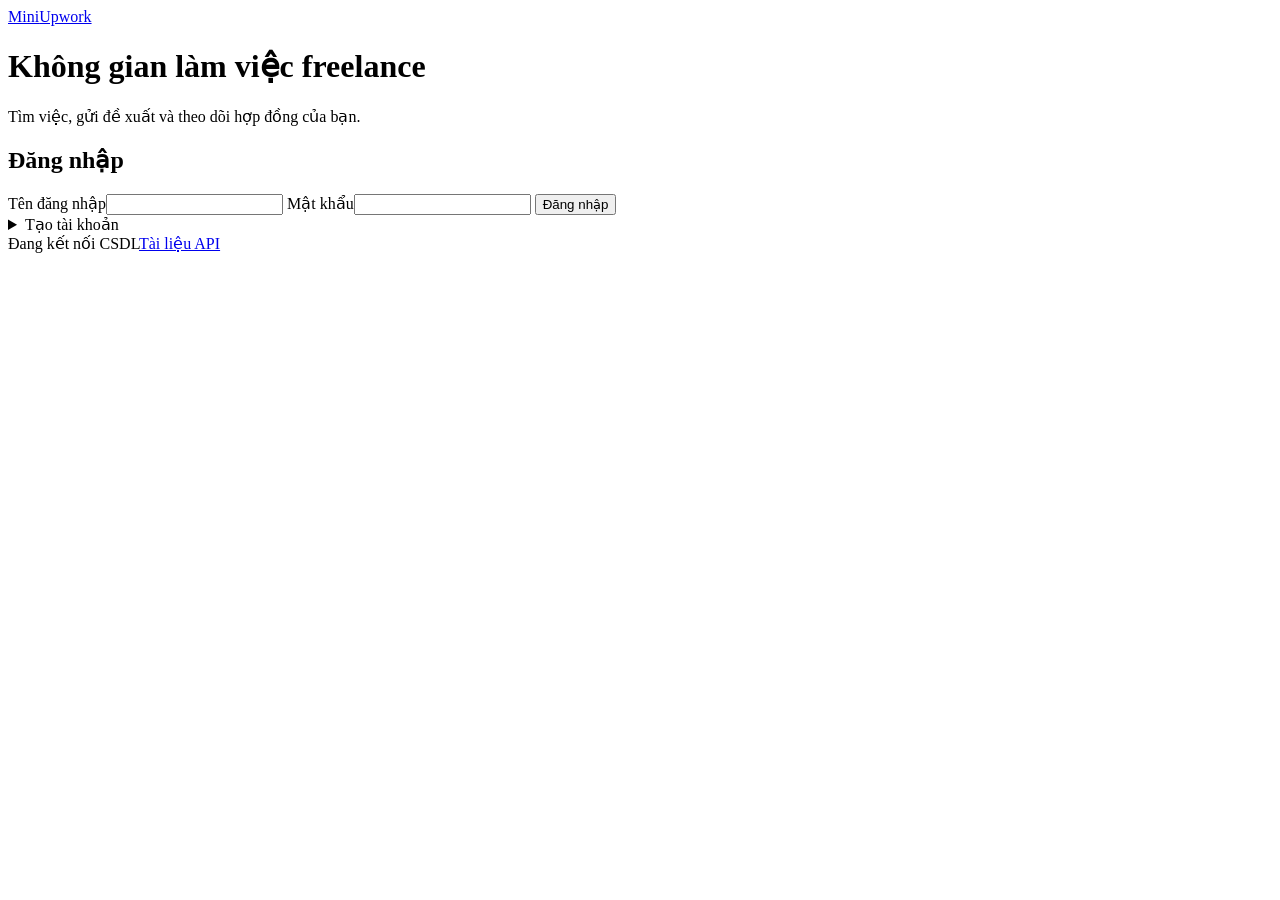
==== index.html @ 601fe0bf "Add files via upload" ====
<!doctype html>
<html lang="vi">
<head>
  <meta charset="utf-8">
  <meta name="viewport" content="width=device-width, initial-scale=1">
  <meta name="theme-color" content="#f7f8f4">
  <title>Tìm việc · Mini-Upwork</title>
  <link rel="stylesheet" href="/ui/style.css?v=5">
  <script src="/ui/app.js?v=5" defer></script>
  <script src="/ui/manage.js?v=5" defer></script>
</head>
<body>
  <header class="topbar">
    <div class="shell topbar-inner">
      <a href="/" class="brand"><span class="brand-mark" aria-hidden="true"><i></i><i></i><i></i></span>Mini<span class="brand-accent">Upwork</span></a>
      <nav aria-label="Điều hướng chính" class="navigation" id="navigation" hidden>
        <button type="button" id="work-nav" aria-current="page">Tìm việc</button>
        <button type="button" id="contract-nav">Hợp đồng</button>
        <button type="button" id="manage-nav">Quản lý</button>
      </nav>
      <div class="account-bar" id="account-bar" hidden>
        <span id="account-name"></span><button class="text-button" type="button" id="logout">Đăng xuất</button>
      </div>
    </div>
  </header>

  <main class="shell login" id="login-screen">
    <div class="login-cover"><h1>Không gian làm việc freelance</h1><p>Tìm việc, gửi đề xuất và theo dõi hợp đồng của bạn.</p><div class="hero-art" aria-hidden="true"><i></i><i></i><i></i><i></i></div></div>
    <form class="login-form" id="login-form">
      <h2>Đăng nhập</h2>
      <label>Tên đăng nhập<input name="username" id="username" autocomplete="username" maxlength="32" required></label>
      <label>Mật khẩu<input type="password" name="password" autocomplete="current-password" maxlength="128" required></label>
      <button type="submit" class="button button-green">Đăng nhập</button>
      <p id="login-message" class="notice" role="status" hidden></p>
    </form>
    <details id="registration" class="management-card registration">
      <summary>Tạo tài khoản</summary>
      <form id="register-form" class="work-form">
        <label>Tên đăng nhập<input name="username" pattern="[A-Za-z][A-Za-z0-9_]{2,31}" required></label>
        <label>Họ và tên<input name="full_name" maxlength="200" required></label>
        <label>Email<input name="email" type="email" maxlength="254" required></label>
        <label>Mật khẩu mới<input name="password" type="password" autocomplete="new-password" minlength="8" maxlength="128" required></label>
        <label>Vai trò<select name="role"><option value="FREELANCER">Freelancer</option><option value="CLIENT">Khách hàng</option><option value="BOTH">Cả hai</option></select></label>
        <label id="register-company" hidden>Công ty<input name="company_name" maxlength="200"></label>
        <label id="register-headline">Chuyên môn<input name="headline" maxlength="200" required></label>
        <label id="register-rate">Đơn giá (USD/giờ)<input name="hourly_rate" type="number" min="0.01" max="9999999999.99" step="0.01" required></label>
        <button type="submit" class="button button-green">Tạo tài khoản</button>
      </form>
      <p id="register-message" class="notice" role="status" hidden></p>
    </details>
  </main>

  <main class="shell" id="work-screen" hidden>
    <section class="hero" aria-labelledby="page-title">
      <div class="hero-content">
        <h1 id="page-title">Tìm việc freelance</h1>
        <form id="search-form" class="search" aria-label="Tìm công việc">
          <label class="keyword"><span class="visually-hidden">Từ khóa</span><span class="search-icon" aria-hidden="true"></span><input name="q" type="search" maxlength="200" placeholder="Tìm theo tên công việc hoặc mô tả"></label>
          <button type="submit" class="button button-lime">Tìm việc</button>
        </form>
      </div>
      <div class="hero-art" aria-hidden="true"><i></i><i></i><i></i><i></i></div>
    </section>

    <div class="marketplace">
      <aside class="filters" aria-labelledby="filters-title">
        <div class="filter-heading">
          <h2 id="filters-title">Bộ lọc</h2>
          <button class="filter-toggle button button-outline" type="button" id="toggle-filters" aria-expanded="false" aria-controls="filter-options">Bộ lọc</button>
          <button class="text-button" type="button" id="clear-filters" hidden>Xóa bộ lọc</button>
        </div>
        <div class="filter-options" id="filter-options" data-expanded="false">
          <label><span id="category-label">Danh mục</span><select name="category_id" id="category" form="search-form" aria-labelledby="category-label"><option value="">Tất cả danh mục</option></select></label>
          <label><span id="skill-label">Kỹ năng</span><select name="skill_id" id="skill" form="search-form" aria-labelledby="skill-label"><option value="">Tất cả kỹ năng</option></select></label>
          <label><span id="job-type-label">Loại công việc</span>
            <select id="job-type" name="job_type" form="search-form" aria-labelledby="job-type-label">
              <option value="">Tất cả loại</option>
              <option value="FIXED_PRICE">Trọn gói</option>
              <option value="HOURLY">Theo giờ</option>
            </select>
          </label>
          <div class="price-range" id="price-range" hidden>
            <label>Giá từ<input name="price_min" form="search-form" type="number" min="0" step="0.01" placeholder="USD"></label>
            <label>Đến<input name="price_max" form="search-form" type="number" min="0" step="0.01" placeholder="USD"></label>
          </div>
          <button type="submit" class="button button-outline" form="search-form">Áp dụng</button>
        </div>
      </aside>

      <section class="feed" aria-labelledby="results-title">
        <div class="feed-header">
          <div><h2 id="results-title">Công việc đang mở</h2><p id="result-count" role="status"></p></div>
          <span class="feed-sort" id="feed-sort" hidden>Mới nhất trước</span>
        </div>
        <ul class="active-filters" id="active-filters" aria-label="Bộ lọc đang áp dụng" hidden></ul>
        <p id="search-message" class="notice" role="status" hidden></p>
        <ul id="jobs" class="jobs" aria-label="Kết quả tìm kiếm"></ul>
        <nav class="pagination" aria-label="Trang kết quả" id="pagination" hidden>
          <button type="button" id="previous" class="button button-outline">Trước</button>
          <span id="page-label"></span>
          <button type="button" id="next" class="button button-outline">Tiếp</button>
        </nav>
      </section>
    </div>
  </main>

  <main class="shell contracts" id="contract-screen" hidden>
    <div class="contract-heading"><h1>Hợp đồng</h1><p id="contract-count" role="status"></p></div>
    <div class="contract-layout">
      <section class="contract-list" aria-label="Danh sách hợp đồng"><ul id="contract-items" class="jobs"></ul><p id="contract-list-message" class="notice" role="status" hidden></p></section>
      <section class="contract-detail" aria-labelledby="contract-title">
        <h2 id="contract-title">Chi tiết hợp đồng</h2>
        <p id="contract-message" class="notice" role="status" hidden></p>
        <div id="contract-content" hidden></div>
      </section>
    </div>
  </main>

  <main class="shell contracts" id="manage-screen" hidden>
    <div class="contract-heading"><h1>Quản lý công việc</h1></div>
    <p id="manage-message" class="notice" role="status" hidden></p>
    <section class="management-card" id="client-tools" hidden>
      <details><summary>Hồ sơ khách hàng</summary>
        <form id="client-profile" class="work-form">
          <label>Tên công ty<input name="company_name" maxlength="200" required></label>
          <label>Địa chỉ thanh toán<input name="billing_address" maxlength="255"></label>
          <label class="span-form">Giới thiệu công ty<textarea name="description" maxlength="10000"></textarea></label>
          <button type="submit" class="button button-outline">Lưu hồ sơ khách hàng</button>
        </form>
      </details>
      <h2>Tin tuyển dụng của bạn</h2>
      <details><summary>Thêm tin</summary>
        <form id="new-job" class="work-form">
          <label>Tiêu đề<input name="title" maxlength="200" required></label>
          <label>Danh mục<select name="category_id" required></select></label>
          <label>Loại việc<select name="job_type"><option value="FIXED_PRICE">Trọn gói</option><option value="HOURLY">Theo giờ</option></select></label>
          <label><span id="new-price-label">Ngân sách (USD)</span><input name="amount" type="number" min="0.01" max="9999999999.99" step="0.01" required></label>
          <label id="max-rate" hidden>Đơn giá tối đa (USD/giờ)<input name="max_rate" type="number" min="0.01" max="9999999999.99" step="0.01"></label>
          <div class="span-form" id="job-skills">
            <div class="job-skill-row">
              <label>Kỹ năng<select name="skill_id" required></select></label>
              <label>Mức yêu cầu<input name="required_level" type="number" min="1" max="5" value="3" required></label>
            </div>
          </div>
          <button type="button" id="add-job-skill" class="button button-outline">Thêm kỹ năng</button>
          <label class="span-form">Mô tả<textarea name="description" rows="3" maxlength="10000" required></textarea></label>
          <button type="submit" class="button button-green">Lưu bản nháp</button>
        </form>
      </details>
      <ul id="own-jobs" class="contract-items"></ul>
      <h3 id="applicants-title">Đề xuất cho tin</h3><ul id="applicants" class="contract-items"></ul>
    </section>
    <section class="management-card" id="freelancer-tools" hidden>
      <details><summary>Hồ sơ freelancer</summary>
        <form id="freelancer-profile" class="work-form">
          <label>Chức danh<input name="headline" maxlength="200" required></label>
          <label>Mức kinh nghiệm<select name="experience_level"><option value="">Chưa chọn</option><option value="ENTRY">Mới bắt đầu</option><option value="INTERMEDIATE">Có kinh nghiệm</option><option value="EXPERT">Chuyên gia</option></select></label>
          <label>Đơn giá (USD/giờ)<input name="default_hourly_rate" type="number" min="0.01" max="9999999999.99" step="0.01" required></label>
          <label>Khả năng nhận việc<select name="availability"><option value="AVAILABLE">Có thể nhận việc</option><option value="UNAVAILABLE">Chưa nhận việc</option></select></label>
          <label class="span-form">Giới thiệu<textarea name="overview" maxlength="10000"></textarea></label>
          <button type="submit" class="button button-outline">Lưu hồ sơ freelancer</button>
        </form>
      </details>
      <h2>Đề xuất của bạn</h2><ul id="own-proposals" class="contract-items"></ul>
      <details><summary>Kỹ năng và đánh giá</summary>
        <p id="profile-rating" class="contract-meta"></p>
        <form id="edit-skills" class="work-form">
          <label>Kỹ năng<select name="skill_id" required></select></label>
          <label>Mức thành thạo<input name="proficiency_level" type="number" min="1" max="5" value="3" required></label>
          <button type="submit" class="button button-outline">Lưu kỹ năng</button>
        </form>
        <ul id="own-skills" class="contract-items"></ul>
      </details>
    </section>
  </main>

  <dialog id="manage-dialog" class="manage-dialog" aria-labelledby="manage-dialog-title">
    <h2 id="manage-dialog-title"></h2>
    <p id="manage-dialog-message" class="notice" role="status" hidden></p>
    <form id="manage-dialog-form" class="work-form">
      <div class="span-form" id="manage-dialog-fields"></div>
      <button type="submit" class="button button-green" id="manage-dialog-submit">Lưu</button>
      <button type="button" class="button button-outline" id="close-manage-dialog">Đóng</button>
    </form>
  </dialog>

  <footer class="shell app-footer"><span id="connection" class="connection" data-state="loading" role="status">Đang kết nối CSDL</span><a href="/docs">Tài liệu API</a></footer>

  <dialog id="job-drawer" class="drawer" aria-labelledby="detail-title">
    <div class="drawer-body">
      <header class="drawer-header"><button type="button" class="text-button back-button" id="close-job" autofocus><span aria-hidden="true">←</span> Quay lại kết quả</button></header>
      <div class="detail">
        <p id="job-meta" class="job-meta" hidden></p>
        <h2 id="detail-title">Chi tiết công việc</h2>
        <p id="detail-message" class="notice" role="status" hidden></p>
        <div id="job-content" hidden>
          <dl class="job-facts">
            <div><dt id="price-label">Ngân sách</dt><dd id="price"></dd></div>
            <div><dt>Khách hàng</dt><dd id="client"></dd></div>
          </dl>
          <section class="detail-section" aria-labelledby="description-title">
            <h3 id="description-title">Mô tả công việc</h3><p id="description" class="description"></p>
          </section>
          <section class="detail-section" aria-labelledby="skills-title">
            <h3 id="skills-title">Kỹ năng yêu cầu</h3><ul id="job-skills" class="skills"></ul>
          </section>
          <button type="button" id="show-proposal" class="button button-green" aria-controls="proposal-form">Soạn đề xuất</button>
          <form id="proposal-form" class="proposal" aria-labelledby="proposal-title" hidden>
            <h3 id="proposal-title">Đề xuất của bạn</h3>
            <label class="offer-field"><span id="offer-label">Mức đề xuất (USD)</span><input id="offer" name="offer" type="number" min="0.01" max="9999999999.99" step="0.01" placeholder="0,00" required></label>
            <label>Thư giới thiệu<textarea id="letter" name="letter" rows="4" maxlength="10000" required></textarea></label>
            <button type="submit" id="send" class="button button-green">Gửi đề xuất</button>
            <p id="proposal-message" class="notice" role="status" hidden></p>
          </form>
        </div>
      </div>
    </div>
  </dialog>
</body>
</html>
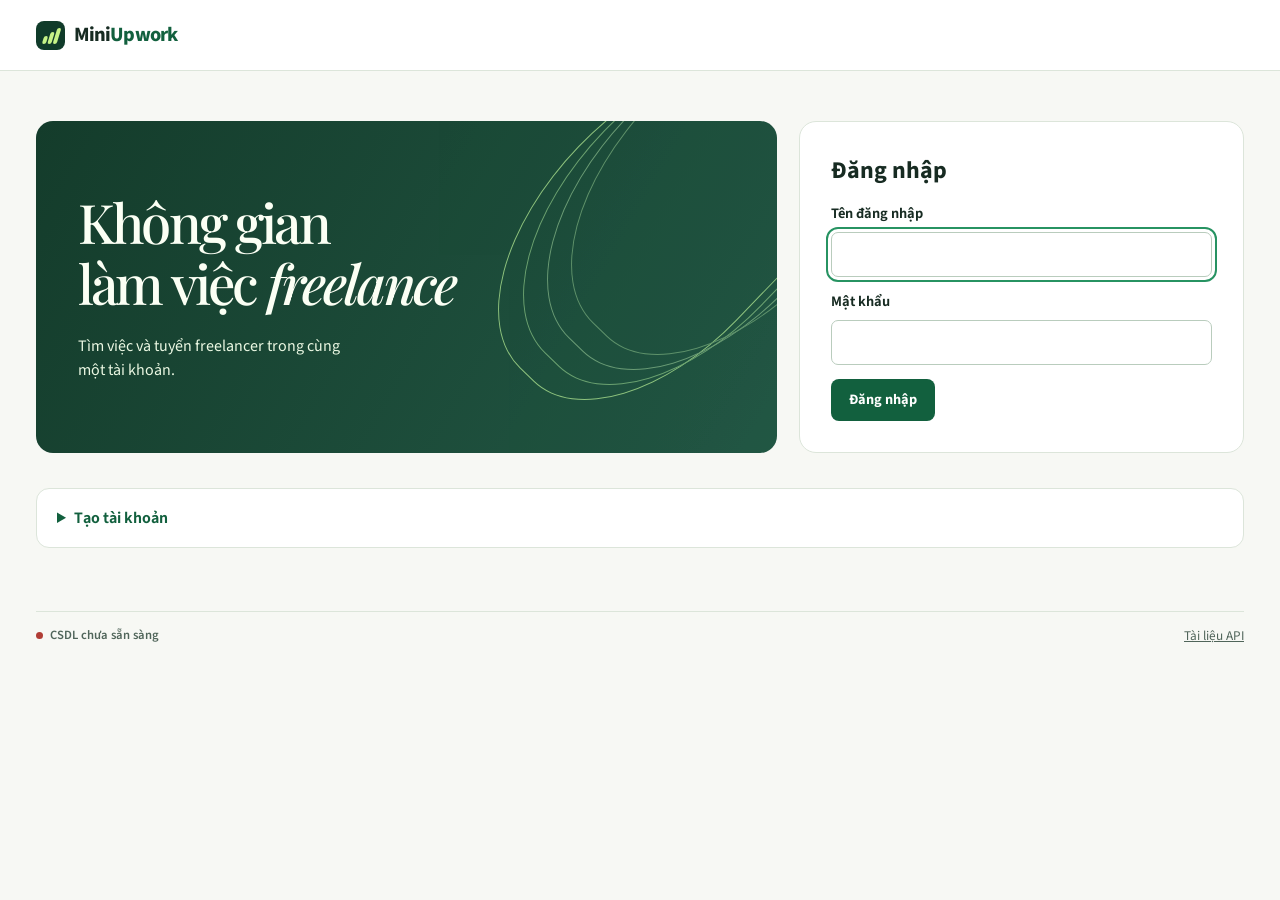
==== commit 3d43f2af: "Build the MiniUpwork GitHub Pages frontend" ====
--- a/index.html
+++ b/index.html
@@ -4,10 +4,15 @@
   <meta charset="utf-8">
   <meta name="viewport" content="width=device-width, initial-scale=1">
   <meta name="theme-color" content="#f7f8f4">
-  <title>Tìm việc · Mini-Upwork</title>
-  <link rel="stylesheet" href="/ui/style.css?v=5">
-  <script src="/ui/app.js?v=5" defer></script>
-  <script src="/ui/manage.js?v=5" defer></script>
+  <meta name="miniupwork-api" content="https://miniupwork-rum-demo.onrender.com">
+  <meta http-equiv="Content-Security-Policy" content="default-src &#x27;none&#x27;; script-src &#x27;self&#x27;; style-src &#x27;self&#x27;; font-src &#x27;self&#x27;; img-src &#x27;self&#x27; data:; connect-src https://miniupwork-rum-demo.onrender.com; base-uri &#x27;none&#x27;; form-action &#x27;none&#x27;">
+  <title>Mini-Upwork · Nhóm Rum</title>
+  <link rel="stylesheet" href="./ui/style.css?v=9">
+  <link rel="stylesheet" href="./ui/contract-workspace.css?v=10">
+  <script src="./ui/app.js?v=11" defer></script>
+  <script src="./ui/manage.js?v=7" defer></script>
+  <script src="./ui/contract-workspace.js?v=10" defer></script>
+  <script src="./ui/profile.js?v=6" defer></script>
 </head>
 <body>
   <header class="topbar">
@@ -15,17 +20,25 @@
       <a href="/" class="brand"><span class="brand-mark" aria-hidden="true"><i></i><i></i><i></i></span>Mini<span class="brand-accent">Upwork</span></a>
       <nav aria-label="Điều hướng chính" class="navigation" id="navigation" hidden>
         <button type="button" id="work-nav" aria-current="page">Tìm việc</button>
-        <button type="button" id="contract-nav">Hợp đồng</button>
-        <button type="button" id="manage-nav">Quản lý</button>
+        <button type="button" id="contract-nav">Hợp đồng và thanh toán</button>
+        <button type="button" id="profile-nav">Hồ sơ của tôi</button>
       </nav>
       <div class="account-bar" id="account-bar" hidden>
-        <span id="account-name"></span><button class="text-button" type="button" id="logout">Đăng xuất</button>
+        <details class="account-menu" id="account-menu">
+          <summary><span class="account-initials" id="account-initials" aria-hidden="true"></span><span id="account-name"></span><span id="account-role"></span></summary>
+          <div class="account-panel">
+            <p>Chế độ làm việc</p>
+            <button type="button" data-workspace="freelancer"></button>
+            <button type="button" data-workspace="client"></button>
+            <button type="button" id="logout">Đăng xuất</button>
+          </div>
+        </details>
       </div>
     </div>
   </header>
 
   <main class="shell login" id="login-screen">
-    <div class="login-cover"><h1>Không gian làm việc freelance</h1><p>Tìm việc, gửi đề xuất và theo dõi hợp đồng của bạn.</p><div class="hero-art" aria-hidden="true"><i></i><i></i><i></i><i></i></div></div>
+    <div class="login-cover"><h1 class="display-title">Không gian<br>làm việc <em>freelance</em></h1><p>Tìm việc và tuyển freelancer trong cùng một tài khoản.</p><div class="hero-art" aria-hidden="true"><i></i><i></i><i></i><i></i></div></div>
     <form class="login-form" id="login-form">
       <h2>Đăng nhập</h2>
       <label>Tên đăng nhập<input name="username" id="username" autocomplete="username" maxlength="32" required></label>
@@ -53,7 +66,7 @@
   <main class="shell" id="work-screen" hidden>
     <section class="hero" aria-labelledby="page-title">
       <div class="hero-content">
-        <h1 id="page-title">Tìm việc freelance</h1>
+        <h1 id="page-title" class="display-title">Tìm việc <em>freelance</em></h1>
         <form id="search-form" class="search" aria-label="Tìm công việc">
           <label class="keyword"><span class="visually-hidden">Từ khóa</span><span class="search-icon" aria-hidden="true"></span><input name="q" type="search" maxlength="200" placeholder="Tìm theo tên công việc hoặc mô tả"></label>
           <button type="submit" class="button button-lime">Tìm việc</button>
@@ -90,7 +103,10 @@
       <section class="feed" aria-labelledby="results-title">
         <div class="feed-header">
           <div><h2 id="results-title">Công việc đang mở</h2><p id="result-count" role="status"></p></div>
-          <span class="feed-sort" id="feed-sort" hidden>Mới nhất trước</span>
+          <div class="feed-tools">
+            <span class="feed-sort" id="feed-sort" hidden>Mới nhất trước</span>
+            <button type="button" class="button button-outline" id="proposals-shortcut">Đề xuất của bạn</button>
+          </div>
         </div>
         <ul class="active-filters" id="active-filters" aria-label="Bộ lọc đang áp dụng" hidden></ul>
         <p id="search-message" class="notice" role="status" hidden></p>
@@ -104,39 +120,47 @@
     </div>
   </main>
 
-  <main class="shell contracts" id="contract-screen" hidden>
-    <div class="contract-heading"><h1>Hợp đồng</h1><p id="contract-count" role="status"></p></div>
-    <div class="contract-layout">
-      <section class="contract-list" aria-label="Danh sách hợp đồng"><ul id="contract-items" class="jobs"></ul><p id="contract-list-message" class="notice" role="status" hidden></p></section>
-      <section class="contract-detail" aria-labelledby="contract-title">
-        <h2 id="contract-title">Chi tiết hợp đồng</h2>
-        <p id="contract-message" class="notice" role="status" hidden></p>
-        <div id="contract-content" hidden></div>
+  <main class="shell contracts contract-workspace" id="contract-screen" hidden>
+    <div class="contract-heading"><h1>Hợp đồng và thanh toán</h1></div>
+    <section class="workflow-card client-wallet" id="client-wallet" aria-labelledby="wallet-title" hidden></section>
+    <section class="contract-selector" aria-label="Danh sách hợp đồng">
+      <div class="contract-selector-top">
+        <div class="contract-switches" id="contract-types" role="group" aria-label="Loại hợp đồng">
+          <button type="button" data-contract-type="FIXED_PRICE" aria-pressed="true">Trọn gói</button>
+          <button type="button" data-contract-type="HOURLY" aria-pressed="false">Theo giờ</button>
+        </div>
+        <p id="contract-count" role="status"></p>
+      </div>
+      <ul id="contract-items" class="contract-options"></ul>
+      <p id="contract-list-message" class="notice" role="status" hidden></p>
+    </section>
+    <section class="contract-display" aria-label="Chi tiết hợp đồng">
+      <p id="contract-message" class="notice" role="status" hidden></p>
+      <div id="contract-content" hidden></div>
+    </section>
+  </main>
+
+  <main class="shell contracts" id="manage-screen" hidden>
+    <p id="manage-message" class="notice" role="status" hidden></p>
+    <section id="client-tools" hidden>
+      <section class="hiring-banner" aria-labelledby="hiring-title">
+        <div><h1 class="display-title" id="hiring-title">Quản lý <em>tuyển dụng</em></h1><p>Theo dõi tin đăng, duyệt đề xuất và quản lý hợp đồng.</p></div>
+        <button type="button" class="button button-lime" id="post-job">Đăng việc</button>
       </section>
-    </div>
-  </main>
-
-  <main class="shell contracts" id="manage-screen" hidden>
-    <div class="contract-heading"><h1>Quản lý công việc</h1></div>
-    <p id="manage-message" class="notice" role="status" hidden></p>
-    <section class="management-card" id="client-tools" hidden>
-      <details><summary>Hồ sơ khách hàng</summary>
-        <form id="client-profile" class="work-form">
-          <label>Tên công ty<input name="company_name" maxlength="200" required></label>
-          <label>Địa chỉ thanh toán<input name="billing_address" maxlength="255"></label>
-          <label class="span-form">Giới thiệu công ty<textarea name="description" maxlength="10000"></textarea></label>
-          <button type="submit" class="button button-outline">Lưu hồ sơ khách hàng</button>
-        </form>
-      </details>
-      <h2>Tin tuyển dụng của bạn</h2>
-      <details><summary>Thêm tin</summary>
+      <dl class="hiring-metrics" aria-label="Tình hình tuyển dụng">
+        <div><dt>Tin đang mở</dt><dd id="hiring-open">—</dd></div>
+        <div><dt>Bản nháp</dt><dd id="hiring-draft">—</dd></div>
+        <div><dt>Đề xuất trên tin đang mở</dt><dd id="hiring-proposals">—</dd></div>
+      </dl>
+      <section id="job-composer" class="profile-card job-composer" aria-labelledby="composer-title" hidden>
+        <div class="profile-role-heading"><h2 id="composer-title">Đăng việc</h2><button type="button" class="text-button" id="hide-composer">Đóng</button></div>
         <form id="new-job" class="work-form">
           <label>Tiêu đề<input name="title" maxlength="200" required></label>
           <label>Danh mục<select name="category_id" required></select></label>
           <label>Loại việc<select name="job_type"><option value="FIXED_PRICE">Trọn gói</option><option value="HOURLY">Theo giờ</option></select></label>
           <label><span id="new-price-label">Ngân sách (USD)</span><input name="amount" type="number" min="0.01" max="9999999999.99" step="0.01" required></label>
           <label id="max-rate" hidden>Đơn giá tối đa (USD/giờ)<input name="max_rate" type="number" min="0.01" max="9999999999.99" step="0.01"></label>
-          <div class="span-form" id="job-skills">
+          <div class="span-form" id="new-job-skills">
             <div class="job-skill-row">
               <label>Kỹ năng<select name="skill_id" required></select></label>
               <label>Mức yêu cầu<input name="required_level" type="number" min="1" max="5" value="3" required></label>
@@ -146,32 +170,93 @@
           <label class="span-form">Mô tả<textarea name="description" rows="3" maxlength="10000" required></textarea></label>
           <button type="submit" class="button button-green">Lưu bản nháp</button>
         </form>
-      </details>
-      <ul id="own-jobs" class="contract-items"></ul>
-      <h3 id="applicants-title">Đề xuất cho tin</h3><ul id="applicants" class="contract-items"></ul>
-    </section>
-    <section class="management-card" id="freelancer-tools" hidden>
-      <details><summary>Hồ sơ freelancer</summary>
-        <form id="freelancer-profile" class="work-form">
+      </section>
+      <div class="hiring-grid">
+        <section class="profile-card" aria-labelledby="own-jobs-title">
+          <h2 id="own-jobs-title">Tin tuyển dụng của bạn</h2>
+          <div class="view-tabs" id="job-status-filters" role="group" aria-label="Trạng thái tin">
+            <button type="button" aria-pressed="true" data-job-state="ALL">Tất cả</button>
+            <button type="button" aria-pressed="false" data-job-state="OPEN">Đang mở</button>
+            <button type="button" aria-pressed="false" data-job-state="DRAFT">Bản nháp</button>
+            <button type="button" aria-pressed="false" data-job-state="CLOSED">Đã kết thúc</button>
+          </div>
+          <ul id="own-jobs" class="contract-items"></ul>
+        </section>
+        <section class="profile-card" id="applicants-panel" aria-labelledby="applicants-title">
+          <h2 id="applicants-title" tabindex="-1">Đề xuất</h2>
+          <p id="applicants-message" class="contract-meta" role="status">Chọn một tin để xem đề xuất.</p>
+          <ul id="applicants" class="contract-items"></ul>
+        </section>
+      </div>
+    </section>
+    <section id="freelancer-tools" hidden>
+      <div class="contract-heading"><h1>Đề xuất của bạn</h1></div>
+      <ul id="own-proposals" class="contract-items"></ul>
+    </section>
+  </main>
+
+
+  <main class="shell contracts" id="profile-screen" hidden aria-labelledby="profile-page-title">
+    <section class="profile-hero">
+      <span class="profile-initials" id="profile-initials" aria-hidden="true"></span>
+      <div>
+        <p>Hồ sơ của tôi</p>
+        <h1 id="profile-page-title"></h1>
+        <p id="profile-handle"></p>
+      </div>
+    </section>
+    <p id="profile-message" class="notice" role="status" hidden></p>
+    <div class="profile-grid">
+      <aside class="profile-card profile-account" aria-labelledby="profile-account-title">
+        <h2 id="profile-account-title">Tài khoản</h2>
+        <dl>
+          <div><dt>Email riêng tư</dt><dd id="profile-email"></dd></div>
+          <div><dt>Ngày tham gia</dt><dd id="profile-since"></dd></div>
+          <div><dt>Đánh giá nhận được</dt><dd id="profile-rating"></dd></div>
+        </dl>
+      </aside>
+      <div class="profile-card">
+        <div class="view-tabs" id="profile-roles" role="group" aria-label="Hồ sơ theo vai trò">
+          <button type="button" data-profile-role="freelancer">Freelancer</button>
+          <button type="button" data-profile-role="client">Khách hàng</button>
+        </div>
+        <section id="freelancer-profile-panel">
+          <div class="profile-role-heading"><h2 id="freelancer-profile-title">Hồ sơ freelancer</h2><button type="button" class="button button-outline" id="edit-freelancer-profile">Chỉnh sửa</button></div>
+          <dl class="profile-facts" id="freelancer-profile-facts"></dl>
+          <div id="freelancer-profile-editor" hidden>
+            <form id="freelancer-profile" class="work-form">
           <label>Chức danh<input name="headline" maxlength="200" required></label>
           <label>Mức kinh nghiệm<select name="experience_level"><option value="">Chưa chọn</option><option value="ENTRY">Mới bắt đầu</option><option value="INTERMEDIATE">Có kinh nghiệm</option><option value="EXPERT">Chuyên gia</option></select></label>
           <label>Đơn giá (USD/giờ)<input name="default_hourly_rate" type="number" min="0.01" max="9999999999.99" step="0.01" required></label>
           <label>Khả năng nhận việc<select name="availability"><option value="AVAILABLE">Có thể nhận việc</option><option value="UNAVAILABLE">Chưa nhận việc</option></select></label>
           <label class="span-form">Giới thiệu<textarea name="overview" maxlength="10000"></textarea></label>
-          <button type="submit" class="button button-outline">Lưu hồ sơ freelancer</button>
-        </form>
-      </details>
-      <h2>Đề xuất của bạn</h2><ul id="own-proposals" class="contract-items"></ul>
-      <details><summary>Kỹ năng và đánh giá</summary>
-        <p id="profile-rating" class="contract-meta"></p>
-        <form id="edit-skills" class="work-form">
+          <button type="submit" class="button button-outline">Lưu hồ sơ</button>
+        </form>
+          </div>
+          <section class="profile-skills" id="profile-skills">
+            <h3>Kỹ năng</h3>
+            <form id="edit-skills" class="work-form">
           <label>Kỹ năng<select name="skill_id" required></select></label>
           <label>Mức thành thạo<input name="proficiency_level" type="number" min="1" max="5" value="3" required></label>
           <button type="submit" class="button button-outline">Lưu kỹ năng</button>
         </form>
         <ul id="own-skills" class="contract-items"></ul>
-      </details>
-    </section>
+          </section>
+        </section>
+        <section id="client-profile-panel" hidden>
+          <div class="profile-role-heading"><h2 id="client-profile-title">Hồ sơ khách hàng</h2><button type="button" class="button button-outline" id="edit-client-profile">Chỉnh sửa</button></div>
+          <dl class="profile-facts" id="client-profile-facts"></dl>
+          <div id="client-profile-editor" hidden>
+            <form id="client-profile" class="work-form">
+          <label>Tên công ty<input name="company_name" maxlength="200" required></label>
+          <label>Địa chỉ thanh toán<input name="billing_address" maxlength="255"></label>
+          <label class="span-form">Giới thiệu công ty<textarea name="description" maxlength="10000"></textarea></label>
+          <button type="submit" class="button button-outline">Lưu hồ sơ</button>
+        </form>
+          </div>
+        </section>
+      </div>
+    </div>
   </main>
 
   <dialog id="manage-dialog" class="manage-dialog" aria-labelledby="manage-dialog-title">
@@ -184,7 +269,7 @@
     </form>
   </dialog>
 
-  <footer class="shell app-footer"><span id="connection" class="connection" data-state="loading" role="status">Đang kết nối CSDL</span><a href="/docs">Tài liệu API</a></footer>
+  <footer class="shell app-footer"><span id="connection" class="connection" data-state="loading" role="status">Đang kết nối CSDL</span><a href="https://miniupwork-rum-demo.onrender.com/docs">Tài liệu API</a></footer>
 
   <dialog id="job-drawer" class="drawer" aria-labelledby="detail-title">
     <div class="drawer-body">
--- a/ui/style.css
+++ b/ui/style.css
@@ -0,0 +1,331 @@
+:root {
+  color-scheme: light;
+  font-family: "Source Sans 3", "Segoe UI", sans-serif;
+  color: #172b22;
+  background: #f7f8f4;
+  line-height: 1.5;
+  --ink: #172b22;
+  --muted: #50655a;
+  --paper: #fff;
+  --line: #dce5da;
+  --accent: #12603e;
+  --forest: #103b2a;
+  --lime: #c6f387;
+  --tint: #eff6eb;
+  --display: "Playfair Display", Georgia, serif;
+}
+
+*, *::before, *::after { box-sizing: border-box; }
+[hidden] { display: none !important; }
+body { margin: 0; }
+body:has(dialog[open]) { overflow: hidden; }
+button, input, select, textarea { font: inherit; }
+button { cursor: pointer; }
+button:disabled { opacity: 0.52; cursor: default; }
+:focus-visible { outline: 2px solid #279362; outline-offset: 3px; }
+a { color: inherit; }
+h1, h2, h3, p { margin: 0; }
+.shell { width: min(1216px, calc(100% - 72px)); margin-inline: auto; }
+.visually-hidden { position: absolute; width: 1px; height: 1px; padding: 0; margin: -1px; overflow: hidden; clip-path: inset(50%); white-space: nowrap; border: 0; }
+
+.topbar { background: var(--paper); border-bottom: 1px solid var(--line); }
+.topbar-inner { min-height: 70px; display: flex; align-items: center; gap: 34px; }
+.brand { display: inline-flex; align-items: center; text-decoration: none; font-size: 1.27rem; font-weight: 760; letter-spacing: -0.045em; white-space: nowrap; }
+.brand-accent { color: var(--accent); }
+.brand-mark { background: var(--forest); width: 29px; height: 29px; padding: 6px; margin-right: 9px; display: flex; align-items: end; justify-content: center; gap: 2px; border-radius: 8px; }
+.brand-mark i { display: block; width: 4px; border-radius: 4px; background: var(--lime); transform: skew(-17deg); }
+.brand-mark i:nth-child(1) { height: 8px; }
+.brand-mark i:nth-child(2) { height: 12px; }
+.brand-mark i:nth-child(3) { height: 16px; }
+.navigation { display: flex; gap: 25px; align-self: stretch; align-items: center; font-size: 0.89rem; }
+.navigation button { height: 100%; border: 0; background: none; padding: 0; position: relative; color: var(--muted); white-space: nowrap; }
+.navigation button:hover { color: var(--accent); }
+.navigation button[aria-current] { color: var(--forest); font-weight: 650; }
+.navigation button[aria-current]::after { content: ""; position: absolute; inset: auto 0 -1px; height: 2px; background: var(--accent); }
+.account-bar { display: flex; gap: 12px; align-items: center; margin-left: auto; color: var(--muted); font-size: 0.84rem; }
+.account-bar span { font-weight: 650; }
+.app-footer { display: flex; justify-content: space-between; gap: 15px; border-top: 1px solid var(--line); padding: 14px 0 22px; color: var(--muted); font-size: 0.83rem; }
+.app-footer .connection { margin-left: 0; }
+.connection { margin-left: auto; display: inline-flex; align-items: center; gap: 7px; color: var(--muted); font-size: 0.79rem; font-weight: 600; white-space: nowrap; }
+.connection::before { content: ""; width: 7px; height: 7px; border-radius: 50%; background: #8b9891; }
+.connection[data-state="ready"]::before { background: #27955a; box-shadow: 0 0 0 3px #eaf5e7; }
+.connection[data-state="error"]::before { background: #b03d35; }
+
+.hero { margin-top: 28px; position: relative; isolation: isolate; overflow: hidden; padding: 34px 42px 36px; min-height: 218px; border-radius: 19px; background: linear-gradient(100deg, #113d2b 20%, #215742 100%); }
+.hero-content { position: relative; z-index: 1; }
+h1 { font-family: var(--display); font-weight: 400; letter-spacing: -0.045em; color: #fbfff4; font-size: clamp(2.5rem, 5.4vw, 4.05rem); line-height: 1.03; }
+.hero-art { position: absolute; z-index: -1; inset: 0 0 0 59%; overflow: hidden; opacity: 0.85; }
+.hero-art i { position: absolute; width: 235px; height: 420px; left: 26%; top: -110px; border: 1px solid #a2d789; border-radius: 57% 43% 48% 52%; transform: rotate(44deg); }
+.hero-art i:nth-child(2) { left: 34%; top: -125px; border-color: #7ab17a; }
+.hero-art i:nth-child(3) { left: 42%; top: -140px; border-color: #78a97f; }
+.hero-art i:nth-child(4) { left: 50%; top: -155px; border-color: #6b9e73; }
+.search { display: flex; gap: 8px; width: min(620px, 100%); margin-top: 24px; padding: 6px; border: 1px solid #e5eee1; border-radius: 12px; background: var(--paper); box-shadow: 0 5px 18px #08241636; }
+.keyword { flex: 1; min-width: 0; display: flex; align-items: center; gap: 12px; padding-left: 13px; }
+.keyword input { min-width: 0; width: 100%; padding: 8px 4px 8px 0; color: var(--ink); border: 0; background: transparent; border-radius: 5px; }
+.keyword input::placeholder { color: #617369; }
+.search-icon { position: relative; flex: 0 0 13px; height: 13px; margin: 0 3px 3px 0; border: 1.6px solid var(--accent); border-radius: 50%; }
+.search-icon::after { content: ""; width: 6px; height: 1.6px; background: var(--accent); position: absolute; right: -5px; bottom: -2px; border-radius: 2px; transform: rotate(48deg); }
+.button { display: inline-flex; justify-content: center; align-items: center; min-height: 42px; padding: 8px 17px; border: 1px solid transparent; border-radius: 8px; font-size: 0.9rem; font-weight: 680; white-space: nowrap; }
+.button-lime { color: #15351f; background: var(--lime); }
+.button-lime:hover { background: #b8eb76; }
+.button-green { color: #fff; background: var(--accent); }
+.button-green:hover:not(:disabled) { background: #0c4b2e; }
+.button-outline { color: var(--accent); background: var(--paper); border-color: #b9cdbb; }
+.button-outline:hover:not(:disabled) { background: var(--tint); }
+.text-button { appearance: none; padding: 0; color: var(--accent); background: none; border: none; font-size: 0.86rem; font-weight: 650; }
+.text-button:hover { text-decoration: underline; text-underline-offset: 3px; }
+
+.marketplace { display: grid; grid-template-columns: 226px minmax(0, 1fr); gap: 30px; align-items: start; padding-block: 32px 70px; }
+.filters { min-width: 0; padding: 19px 17px 17px; background: var(--paper); border: 1px solid var(--line); border-radius: 13px; }
+.filter-heading { display: flex; justify-content: space-between; gap: 8px; align-items: baseline; margin-bottom: 17px; }
+.filter-heading h2 { font-size: 1.1rem; }
+.filter-options { display: grid; gap: 14px; }
+.filter-options label, .proposal label { display: grid; gap: 6px; min-width: 0; font-size: 0.86rem; font-weight: 650; }
+.filter-options select, .proposal input, .proposal select, .proposal textarea { width: 100%; min-width: 0; min-height: 42px; border: 1px solid #b9ccbd; border-radius: 7px; padding: 8px 10px; color: var(--ink); background: var(--paper); font-weight: 400; }
+.filter-options .button { margin-top: 3px; }
+.filter-toggle { display: none; }
+.feed-header { display: flex; justify-content: space-between; align-items: end; gap: 12px; margin: 0 0 14px; }
+.feed-header h2 { font-size: clamp(1.36rem, 2.3vw, 1.85rem); line-height: 1.16; letter-spacing: -0.035em; overflow-wrap: anywhere; }
+#result-count { margin-top: 4px; color: var(--muted); font-size: 0.88rem; }
+.feed-sort { color: var(--muted); white-space: nowrap; font-size: 0.84rem; }
+.active-filters { display: flex; flex-wrap: wrap; gap: 7px; list-style: none; margin: 0 0 12px; padding: 0; }
+.active-filter { display: inline-flex; align-items: center; gap: 7px; min-height: 32px; max-width: 100%; border: 1px solid #cdddc9; border-radius: 99px; padding: 3px 10px; color: var(--accent); background: var(--tint); font-size: 0.82rem; overflow-wrap: anywhere; }
+.active-filter:hover { border-color: var(--accent); }
+.jobs { margin: 0; padding: 0; list-style: none; background: var(--paper); border: 1px solid var(--line); border-radius: 13px; }
+.jobs:empty { display: none; }
+.jobs[aria-busy="true"] { opacity: 0.48; }
+.jobs li + li { border-top: 1px solid var(--line); }
+.job-button { color: inherit; border: 0; background: transparent; text-align: left; display: grid; width: 100%; padding: 18px 21px 17px; grid-template-columns: minmax(0, 1fr) auto; gap: 5px 16px; overflow-wrap: anywhere; }
+.job-button:hover { background: #f8fbf5; }
+.job-button:focus-visible { outline-offset: -3px; border-radius: 8px; }
+.jobs li:first-child .job-button { border-radius: 12px 12px 0 0; }
+.jobs li:last-child .job-button { border-radius: 0 0 12px 12px; }
+.jobs li:only-child .job-button { border-radius: 12px; }
+.job-meta-line { grid-column: 1 / -1; color: var(--muted); font-size: 0.79rem; }
+.job-name { font-size: 1.08rem; font-weight: 720; letter-spacing: -0.014em; color: #1b442c; }
+.job-button:hover .job-name { text-decoration: underline; text-underline-offset: 3px; }
+.job-price { font-size: 0.88rem; font-weight: 680; align-self: center; color: var(--ink); }
+.job-excerpt { grid-column: 1 / -1; color: #455c50; font-size: 0.89rem; line-height: 1.5; display: -webkit-box; -webkit-line-clamp: 2; -webkit-box-orient: vertical; overflow: hidden; }
+.job-category { justify-self: start; border-radius: 99px; color: #375646; background: #eef4ec; padding: 3px 9px; font-size: 0.75rem; font-weight: 620; margin-top: 4px; }
+.job-arrow { color: var(--accent); align-self: end; justify-self: end; line-height: 1.15; font-size: 1.23rem; }
+.pagination { display: flex; align-items: center; justify-content: center; padding-top: 17px; gap: 12px; color: var(--muted); font-size: 0.86rem; }
+
+.notice { color: var(--muted); font-size: 0.9rem; padding: 11px 13px; border: 1px solid #e1e9df; border-radius: 8px; background: #f4f7f2; }
+.notice[data-state="error"] { color: #792924; background: #fff2ef; border-color: #f2d9d3; }
+.notice[data-state="success"] { color: #185a3a; background: #eaf7ee; border-color: #d1e9d8; }
+#search-message:not([hidden]) { margin-bottom: 12px; }
+
+.drawer { position: fixed; inset: 0 0 0 auto; width: min(680px, 100%); max-width: none; height: 100%; max-height: none; margin: 0; padding: 0; border: 0; background: var(--paper); color: inherit; overflow-y: auto; overscroll-behavior: contain; box-shadow: -18px 0 60px #08181130; }
+.drawer::backdrop { background: #0a241b65; }
+.drawer[open] { animation: slide-in 170ms ease-out; }
+@keyframes slide-in { from { transform: translateX(2rem); opacity: 0.75; } to { transform: translateX(0); opacity: 1; } }
+.drawer-body { min-height: 100%; }
+.drawer-header { position: sticky; top: 0; z-index: 2; display: flex; align-items: center; min-height: 60px; padding: 12px 32px; border-bottom: 1px solid var(--line); background: var(--paper); }
+.back-button { display: inline-flex; align-items: center; gap: 9px; }
+.back-button span { font-size: 1.24rem; line-height: 1; }
+.detail { padding: 25px 32px 38px; overflow-wrap: anywhere; }
+.job-meta { margin-bottom: 7px; color: var(--accent); font-size: 0.82rem; font-weight: 640; }
+.detail h2 { font-size: clamp(1.48rem, 3.5vw, 2rem); letter-spacing: -0.035em; line-height: 1.15; }
+.detail h3 { font-size: 1.03rem; }
+#detail-message { margin-top: 16px; }
+.job-facts { display: grid; grid-template-columns: 1fr 1fr; margin: 20px 0; padding: 13px 15px; gap: 12px; background: #f3f7f0; border-radius: 8px; }
+.job-facts dt { color: var(--muted); font-size: 0.82rem; }
+.job-facts dd { margin: 2px 0 0; font-size: 0.95rem; font-weight: 690; }
+.detail-section { margin: 17px 0; }
+.description { color: #3b5145; margin-top: 6px; white-space: pre-wrap; }
+.skills { list-style: none; display: flex; flex-wrap: wrap; gap: 7px; margin: 8px 0 0; padding: 0; }
+.skills li { color: #315b44; background: var(--tint); border-radius: 20px; padding: 4px 9px; font-size: 0.8rem; font-weight: 610; }
+.proposal { scroll-margin-top: 76px; display: grid; gap: 12px; border-top: 1px solid var(--line); margin-top: 22px; padding-top: 18px; }
+.offer-field { max-width: 260px; }
+.proposal textarea { min-height: 88px; resize: vertical; }
+.proposal .button { justify-self: start; }
+
+.login { display: grid; grid-template-columns: minmax(0,1.25fr) minmax(300px,0.75fr); gap: 22px; padding-block: 50px; align-items: stretch; }
+.login-cover { position: relative; isolation: isolate; overflow: hidden; display: grid; align-content: center; padding: 42px; border-radius: 17px; background: linear-gradient(120deg,#143c2b,#225744); color: #ebf8e3; }
+.login-cover h1 { max-width: 500px; font-size: clamp(2.4rem,5.5vw,4.2rem); }
+.login-cover p { margin-top: 15px; }
+.login-form { display: grid; align-content: center; gap: 14px; padding: 31px; min-height: 316px; background: var(--paper); border: 1px solid var(--line); border-radius: 17px; }
+.login-form label { display: grid; gap: 7px; color: var(--ink); font-size: 0.91rem; font-weight: 650; }
+.login-form input { border: 1px solid #b9ccbd; min-height: 45px; border-radius: 7px; padding: 8px 10px; color: var(--ink); background: var(--paper); }
+.login-form .button { justify-self: start; }
+
+.contracts { padding-block: 35px 65px; }
+.contract-heading h1 { color: var(--ink); font-family: inherit; font-weight: 730; font-size: clamp(2rem,5vw,3rem); letter-spacing: -0.035em; }
+.contract-heading p { margin-top: 5px; color: var(--muted); }
+.contract-meta { color: var(--muted); margin: 5px 0 14px; font-size: 0.88rem; }
+.contract-items { padding: 0; margin: 8px 0 17px; list-style: none; }
+.contract-row { display: flex; justify-content: space-between; gap: 10px; align-items: center; padding: 11px 0; border-bottom: 1px solid var(--line); }
+.contract-row p { color: var(--muted); font-size: 0.85rem; }
+.contract-row .button { align-self: start; }
+.registration { grid-column: 1 / -1; }
+.management-card { background: var(--paper); border: 1px solid var(--line); border-radius: 13px; padding: 17px 20px; margin: 13px 0; }
+.management-card h2 { margin-bottom: 10px; }
+.management-card details { margin-top: 10px; }
+.management-card summary { color: var(--accent); font-weight: 650; cursor: pointer; }
+.work-form { display: grid; grid-template-columns: repeat(2,minmax(0,1fr)); gap: 9px 12px; margin: 12px 0; }
+.work-form label { display: grid; gap: 5px; font-size: 0.86rem; font-weight: 650; }
+.work-form input, .work-form select, .work-form textarea { min-width: 0; border: 1px solid #b9ccbd; border-radius: 7px; color: var(--ink); padding: 8px; background: var(--paper); }
+.work-form .button { justify-self: start; align-self: end; }
+.span-form { grid-column: 1 / -1; }
+.row-actions { display: flex; align-items: center; flex-wrap: wrap; gap: 6px; }
+.row-actions .button { min-height: 34px; padding: 6px 9px; font-size: 0.8rem; }
+.price-range { display: grid; grid-template-columns: 1fr 1fr; gap: 5px; }
+.price-range input { min-width: 0; width: 100%; border: 1px solid #b9ccbd; border-radius: 6px; padding: 5px; }
+
+@media (max-width: 850px) {
+  .shell { width: calc(100% - 40px); }
+  .marketplace { grid-template-columns: 192px minmax(0, 1fr); gap: 20px; }
+  .hero { padding-inline: 32px; }
+  .hero-art { left: 52%; }
+}
+@media (max-width: 650px) {
+  .shell { width: calc(100% - 28px); }
+  .topbar-inner { min-height: 60px; gap: 12px; }
+  .topbar-inner { flex-wrap: wrap; padding: 8px 0 0; }
+  .navigation { order: 3; width: 100%; min-height: 34px; }
+  .account-bar span { display: none; }
+  .connection { font-size: 0.73rem; }
+  .hero { margin-top: 16px; min-height: 0; padding: 23px 16px 18px; border-radius: 13px; }
+  h1 { font-size: clamp(2.02rem, 9vw, 2.85rem); }
+  .hero-art { left: 52%; opacity: 0.48; }
+  .search { margin-top: 17px; gap: 4px; }
+  .keyword { font-size: 0.85rem; gap: 8px; padding-left: 7px; }
+  .search .button { padding-inline: 10px; }
+  .marketplace { grid-template-columns: minmax(0, 1fr); padding-block: 16px 48px; gap: 14px; }
+  .filters { padding: 0; background: transparent; border: 0; }
+  .filter-heading { align-items: center; margin: 0; }
+  .filter-heading h2 { display: none; }
+  .filter-toggle { display: inline-flex; }
+  .filter-options { display: none; }
+  .filter-options[data-expanded="true"] { display: grid; margin-top: 8px; padding: 13px; background: var(--paper); border: 1px solid var(--line); border-radius: 10px; }
+  .feed-header { margin-bottom: 10px; }
+  .job-button { padding: 15px; gap: 5px 9px; }
+  .job-name { grid-column: 1 / -1; }
+  .job-price { grid-column: 1 / -1; }
+  .detail { padding: 20px 17px 32px; }
+  .drawer-header { min-height: 54px; padding: 10px 17px; }
+  .login { grid-template-columns: minmax(0,1fr); }
+  .login { padding-block: 22px; }
+  .login-cover { padding: 24px; }
+  .login-form { padding: 21px; }
+  .work-form { grid-template-columns: minmax(0,1fr); }
+  .contract-row { align-items: start; flex-wrap: wrap; }
+}
+@media (prefers-reduced-motion: reduce) {
+  .drawer[open] { animation: none; }
+}
+
+.job-skill-row { display: grid; grid-template-columns: minmax(12rem, 2fr) minmax(6rem, 1fr) auto; gap: .75rem; align-items: end; margin-bottom: .75rem; }
+.manage-dialog { width: min(34rem, calc(100% - 2rem)); max-height: calc(100% - 2rem); overflow: auto; border: 1px solid #d6dfd2; border-radius: 1rem; padding: 1.4rem; }
+.manage-dialog::backdrop { background: rgb(19 32 23 / 45%); }
+#manage-dialog-fields > label, #manage-dialog-fields fieldset > label { display: block; margin-bottom: .8rem; }
+#manage-dialog-fields fieldset { margin: .6rem 0; border: 1px solid #d6dfd2; border-radius: .6rem; padding: .65rem; }
+@media (max-width: 600px) {
+  .job-skill-row { grid-template-columns: minmax(0, 1fr); align-items: start; }
+}
+
+/* Playfair Display, distributed under the SIL Open Font License in fonts/. */
+@font-face {
+  font-family: "Playfair Display"; font-style: normal; font-weight: 500; font-display: swap;
+  src: url("fonts/playfair-normal-vietnamese.woff2") format("woff2");
+  unicode-range: U+0102-0103, U+0110-0111, U+0128-0129, U+0168-0169, U+01A0-01A1, U+01AF-01B0, U+0300-0301, U+0303-0304, U+0308-0309, U+0323, U+0329, U+1EA0-1EF9, U+20AB;
+}
+@font-face {
+  font-family: "Playfair Display"; font-style: normal; font-weight: 500; font-display: swap;
+  src: url("fonts/playfair-normal-latin.woff2") format("woff2");
+  unicode-range: U+0000-00FF, U+0131, U+0152-0153, U+02BB-02BC, U+02C6, U+02DA, U+02DC, U+0304, U+0308, U+0329, U+2000-206F, U+20AC, U+2122, U+2191, U+2193, U+2212, U+2215, U+FEFF, U+FFFD;
+}
+@font-face {
+  font-family: "Playfair Display"; font-style: italic; font-weight: 500; font-display: swap;
+  src: url("fonts/playfair-italic-vietnamese.woff2") format("woff2");
+  unicode-range: U+0102-0103, U+0110-0111, U+0128-0129, U+0168-0169, U+01A0-01A1, U+01AF-01B0, U+0300-0301, U+0303-0304, U+0308-0309, U+0323, U+0329, U+1EA0-1EF9, U+20AB;
+}
+@font-face {
+  font-family: "Playfair Display"; font-style: italic; font-weight: 500; font-display: swap;
+  src: url("fonts/playfair-italic-latin.woff2") format("woff2");
+  unicode-range: U+0000-00FF, U+0131, U+0152-0153, U+02BB-02BC, U+02C6, U+02DA, U+02DC, U+0304, U+0308, U+0329, U+2000-206F, U+20AC, U+2122, U+2191, U+2193, U+2212, U+2215, U+FEFF, U+FFFD;
+}
+
+.display-title {
+  font-family: "Playfair Display", Georgia, serif;
+  font-weight: 500;
+  letter-spacing: -.052em;
+  line-height: 1.12;
+  text-wrap: balance;
+}
+
+.display-title em { font-weight: inherit; white-space: nowrap; }
+.login-cover .display-title { max-width: 100%; font-size: clamp(2.75rem, 4.25vw, 4rem); }
+.login-cover p { max-width: 35ch; margin-top: 20px; }
+.hero .display-title { font-size: clamp(2.7rem, 5.1vw, 4.25rem); text-align: left; }
+
+.account-menu { position: relative; z-index: 5; }
+.account-menu summary { display: flex; align-items: center; gap: 7px; cursor: pointer; list-style: none; }
+.account-menu summary::-webkit-details-marker { display: none; }
+.account-menu summary::after { content: ""; width: 7px; height: 7px; flex: 0 0 7px; border: solid var(--accent); border-width: 0 1.5px 1.5px 0; transform: rotate(45deg); margin: -4px 3px 0; }
+.account-initials, .profile-initials { display: inline-grid; place-items: center; border-radius: 50%; background: var(--tint); color: var(--forest); }
+.account-initials { width: 34px; height: 34px; font-size: .82rem; flex: 0 0 34px; }
+#account-role { color: var(--accent); font-size: .73rem; border: 1px solid var(--line); border-radius: 20px; padding: 2px 7px; }
+#account-name { max-width: 145px; overflow: hidden; white-space: nowrap; text-overflow: ellipsis; }
+.account-panel { position: absolute; inset: calc(100% + 9px) 0 auto auto; min-width: 210px; padding: 6px; border: 1px solid var(--line); border-radius: 12px; background: var(--paper); box-shadow: 0 10px 30px #12352521; }
+.account-panel p { color: var(--muted); padding: 8px 9px 4px; font-size: .75rem; font-weight: 650; }
+.account-panel button { display: block; width: 100%; padding: 8px 9px; text-align: left; border: 0; border-radius: 6px; color: var(--ink); background: transparent; }
+.account-panel button:hover, .account-panel button[aria-pressed="true"] { background: var(--tint); color: var(--accent); }
+.account-panel #logout { margin-top: 5px; border-top: 1px solid var(--line); border-radius: 0 0 6px 6px; }
+.navigation button, .account-menu summary { min-height: 42px; }
+
+.hiring-banner { display: flex; justify-content: space-between; align-items: end; gap: 22px; padding: clamp(20px, 3.3vw, 38px); color: #ebf8e3; border-radius: 19px; background: linear-gradient(100deg, #113d2b 20%, #215742 100%); }
+.hiring-banner .display-title { font-size: clamp(2.25rem, 4.25vw, 3.85rem); }
+.hiring-banner p { margin-top: 10px; }
+.hiring-banner button { flex: 0 0 auto; }
+.hiring-metrics { display: grid; grid-template-columns: repeat(3,minmax(0,1fr)); gap: 12px; margin-block: 15px; }
+.hiring-metrics div { background: var(--paper); padding: 15px 18px; border: 1px solid var(--line); border-radius: 11px; }
+.hiring-metrics dt, .profile-card dt { font-size: .83rem; color: var(--muted); font-weight: 650; }
+.hiring-metrics dd { margin: 0; color: var(--forest); font-size: 1.63rem; font-weight: 700; }
+.hiring-grid { display: grid; grid-template-columns: minmax(0,1fr) minmax(0,.85fr); gap: 16px; align-items: start; }
+.profile-card { background: var(--paper); border: 1px solid var(--line); border-radius: 13px; padding: clamp(15px, 2.2vw, 24px); min-width: 0; }
+.profile-card h2 { font-size: 1.18rem; color: var(--forest); }
+.profile-card .contract-row { overflow-wrap: anywhere; }
+.job-composer { margin-block: 16px; }
+.view-tabs { display: flex; gap: 6px; flex-wrap: wrap; margin-block: 13px; }
+.view-tabs button { padding: 6px 11px; min-height: 35px; border-radius: 20px; color: var(--muted); border: 1px solid var(--line); background: var(--paper); font-size: .85rem; }
+.view-tabs button[aria-pressed="true"] { background: var(--forest); color: #fbfff4; border-color: var(--forest); }
+.profile-hero { display: flex; align-items: center; gap: 18px; padding: 22px 25px; color: #ebf8e3; background: linear-gradient(120deg,#143c2b,#225744); border-radius: 19px; }
+.profile-hero h1 { font-family: "Playfair Display", Georgia, serif; font-weight: 500; font-size: clamp(1.8rem, 4vw, 3.15rem); line-height: 1.18; overflow-wrap: anywhere; }
+.profile-hero p { font-size: .87rem; }
+.profile-initials { width: clamp(50px,8vw,76px); aspect-ratio: 1; flex: 0 0 auto; color: var(--forest); background: var(--lime); font-size: clamp(1rem,3vw,1.55rem); font-weight: 700; }
+.profile-grid { margin-top: 17px; display: grid; grid-template-columns: minmax(0,.68fr) minmax(0,1.32fr); gap: 16px; align-items: start; }
+.profile-role-heading { display: flex; justify-content: space-between; gap: 10px; flex-wrap: wrap; align-items: center; margin-bottom: 12px; }
+.profile-role-heading .button { min-height: 35px; }
+.profile-card dl { margin: 12px 0 0; }
+.profile-card dd { margin: 3px 0 0; white-space: pre-wrap; overflow-wrap: anywhere; }
+.profile-account dl, .profile-facts { display: grid; gap: 13px; }
+.profile-facts { grid-template-columns: repeat(2,minmax(0,1fr)); }
+.profile-fact-wide { grid-column: 1/-1; }
+.profile-skills { margin-top: 18px; border-top: 1px solid var(--line); padding-top: 16px; }
+.profile-description { margin-block: 8px; white-space: pre-wrap; overflow-wrap: anywhere; }
+.applicant-headline { font-weight: 680; }
+#manage-message:not([hidden]), #profile-message:not([hidden]) { margin-block: 0 13px; }
+#profile-message:not([hidden]) { margin-top: 12px; }
+
+@media (max-width: 900px) {
+  .topbar-inner { gap: 18px; }
+  .navigation { gap: 15px; }
+  #account-name { display: none; }
+}
+@media (max-width: 650px) {
+  .navigation { gap: clamp(5px, 3vw, 16px); font-size: .77rem; }
+  .account-bar .account-initials { display: inline-grid; }
+  .account-bar #account-role { display: inline; }
+  .login-cover .display-title { font-size: clamp(2.15rem, 9.4vw, 3.2rem); }
+  .hero .display-title { font-size: clamp(2.1rem, 9.5vw, 3.2rem); }
+  .hiring-banner { align-items: start; flex-direction: column; gap: 13px; }
+  .hiring-metrics { gap: 6px; }
+  .hiring-metrics div { padding: 8px; }
+  .hiring-metrics dt { font-size: .75rem; }
+  .hiring-grid, .profile-grid { grid-template-columns: minmax(0,1fr); }
+  .profile-hero { padding: 17px 14px; }
+}
+@media (max-width: 350px) {
+  .profile-facts { grid-template-columns: minmax(0,1fr); }
+}
--- a/ui/contract-workspace.css
+++ b/ui/contract-workspace.css
@@ -0,0 +1,165 @@
+/* Source Sans 3 is bundled with Vietnamese and Latin subsets. */
+@font-face {
+  font-family: "Source Sans 3";
+  font-style: normal;
+  font-weight: 400 800;
+  font-display: swap;
+  src: url("fonts/source-sans-3-vietnamese.woff2") format("woff2");
+  unicode-range: U+0102-0103, U+0110-0111, U+0128-0129, U+0168-0169, U+01A0-01A1, U+01AF-01B0, U+0300-0301, U+0303-0304, U+0308-0309, U+0323, U+0329, U+1EA0-1EF9, U+20AB;
+}
+@font-face {
+  font-family: "Source Sans 3";
+  font-style: normal;
+  font-weight: 400 800;
+  font-display: swap;
+  src: url("fonts/source-sans-3-latin.woff2") format("woff2");
+  unicode-range: U+0000-00FF, U+0131, U+0152-0153, U+02BB-02BC, U+02C6, U+02DA, U+02DC, U+0304, U+0308, U+0329, U+2000-206F, U+20AC, U+2122, U+2191, U+2193, U+2212, U+2215, U+FEFF, U+FFFD;
+}
+
+.feed-tools { display: flex; flex-wrap: wrap; justify-content: end; gap: 9px 14px; align-items: center; }
+.feed-tools .button { min-height: 34px; padding: 5px 11px; font-size: .86rem; }
+.contract-workspace { padding-top: 27px; }
+.contract-workspace .contract-heading h1 { font-size: clamp(1.68rem, 3vw, 2.3rem); letter-spacing: -.025em; }
+.contract-selector { margin: 16px 0 20px; }
+.contract-selector-top { display: flex; gap: 12px; flex-wrap: wrap; align-items: center; justify-content: space-between; }
+.contract-selector-top p { color: var(--muted); font-size: .9rem; }
+.contract-switches { display: flex; gap: 5px; flex-wrap: wrap; align-items: center; }
+.contract-switches button { background: var(--paper); border: 1px solid var(--line); border-radius: 9px; min-height: 40px; color: var(--forest); font-weight: 670; padding: 7px 15px; }
+.contract-switches button:hover { border-color: var(--accent); }
+.contract-switches button[aria-pressed="true"], .contract-switches button[aria-pressed="true"]:hover { background: var(--forest); border-color: var(--forest); color: #fbfff4; }
+.contract-options { list-style: none; margin: 11px 0 0; padding: 0; display: grid; grid-template-columns: repeat(auto-fill, minmax(min(100%, 276px), 1fr)); gap: 9px; }
+.contract-option { display: grid; grid-template-columns: auto 1fr; width: 100%; text-align: left; padding: 10px 13px; color: var(--ink); background: var(--paper); align-items: baseline; gap: 2px 8px; border: 1px solid var(--line); border-radius: 10px; }
+.contract-option strong { min-width: 0; overflow-wrap: anywhere; font-weight: 700; }
+.contract-option[aria-pressed="true"] { background: var(--tint); border-color: #659473; box-shadow: inset 0 0 0 1px #659473; }
+.contract-option-id, .contract-option-status { color: var(--muted); font-size: .83rem; }
+.contract-option-status { grid-column: 2; }
+.contract-display .notice { margin-block: 0 12px; }
+
+.agreement-banner { position: relative; isolation: isolate; overflow: hidden; color: #ebf8e3; border-radius: 18px; background: linear-gradient(100deg, #113d2b 20%, #215742 100%); padding: clamp(19px, 3vw, 34px); }
+.agreement-banner-top { display: flex; justify-content: space-between; align-items: center; flex-wrap: wrap; gap: 10px; }
+.agreement-badges { display: flex; align-items: center; gap: 7px; flex-wrap: wrap; }
+.agreement-type, .agreement-id, .agreement-banner .contract-status { border-radius: 22px; padding: 3px 10px; font-size: .83rem; font-weight: 700; }
+.agreement-type { background: var(--lime); color: var(--forest); }
+.agreement-id, .agreement-banner .contract-status { color: #f6fff1; background: #ffffff1a; border: 1px solid #d5efd02d; }
+.agreement-title { margin: 16px 0 13px; max-width: 43ch; color: #fbfff4; font-size: clamp(1.75rem,4.15vw,3.15rem); letter-spacing: -.025em; line-height: 1.16; font-weight: 700; overflow-wrap: anywhere; }
+.agreement-parties { display: flex; gap: 6px 22px; margin: 0; flex-wrap: wrap; }
+.agreement-parties div { display: flex; gap: 6px; align-items: baseline; flex-wrap: wrap; }
+.agreement-parties dt { color: #c9e3d7; font-size: .87rem; }
+.agreement-parties dd { color: #fbfff4; margin: 0; font-weight: 650; overflow-wrap: anywhere; }
+.agreement-controls .button { background: transparent; color: #f5fff1; border-color: #abcfb67a; }
+.agreement-controls .button:hover { color: var(--forest); background: var(--lime); border-color: var(--lime); }
+
+.contract-totals { display: grid; grid-template-columns: repeat(4,minmax(0,1fr)); gap: 12px; margin: 15px 0 17px; }
+.contract-totals > div { border-radius: 11px; background: var(--paper); border: 1px solid var(--line); border-left: 3px solid #43875b; padding: clamp(8px, 1.65vw, 16px); }
+.contract-totals > div:nth-child(2) { border-left-color: #b58336; }
+.contract-totals > div:nth-child(4) { border-left-color: #517985; }
+.contract-totals dt { color: var(--muted); font-size: .9rem; }
+.contract-totals dd { margin: 5px 0 0; color: var(--forest); font-size: clamp(1.12rem,2.25vw,1.65rem); font-weight: 750; line-height: 1.18; font-variant-numeric: tabular-nums; overflow-wrap: anywhere; }
+.contract-section-tabs { margin-bottom: 14px; }
+.contract-section-tabs button { padding-inline: 13px; }
+.workflow-card { padding: clamp(13px, 2.2vw, 21px); border: 1px solid var(--line); background: var(--paper); border-radius: 13px; min-width: 0; }
+.workflow-card + .workflow-card { margin-top: 13px; }
+.workflow-heading { margin-bottom: 10px; font-size: 1.24rem; color: var(--forest); font-weight: 740; }
+.workflow-card h4 { margin: 0; font-weight: 720; }
+.workflow-card .contract-meta { margin-block: 5px; }
+.workflow-card .contract-items { margin-bottom: 0; }
+.workflow-card .contract-row:last-child { border-bottom: none; }
+
+.milestone-list, .milestone-steps, .invoice-lines, .review-directions { list-style: none; margin: 0; padding: 0; }
+.milestone-list { display: grid; gap: 11px; }
+.milestone-card { border: 1px solid var(--line); border-left: 3px solid #659473; border-radius: 12px; padding: clamp(11px, 2vw, 19px); }
+.milestone-meta, .milestone-heading, .milestone-footer { display: flex; flex-wrap: wrap; justify-content: space-between; align-items: center; gap: 5px 11px; }
+.milestone-meta { color: var(--muted); font-size: .89rem; justify-content: start; }
+.milestone-heading { align-items: baseline; margin: 6px 0 11px; }
+.milestone-heading h4 { font-size: 1.17rem; overflow-wrap: anywhere; }
+.milestone-amount { font-size: 1.18rem; color: var(--forest); font-variant-numeric: tabular-nums; }
+.milestone-steps { display: grid; grid-template-columns: repeat(4,minmax(0,1fr)); gap: 5px; padding: 5px; border-radius: 9px; background: #f5f8f2; }
+.milestone-steps li { display: flex; align-items: center; gap: 7px; font-size: .88rem; line-height: 1.22; padding: 7px 8px; border-radius: 6px; color: var(--muted); }
+.milestone-steps li[data-done="true"] { color: var(--accent); }
+.milestone-steps li[aria-current="step"] { color: var(--forest); background: #e6efdf; font-weight: 730; }
+.step-index { display: grid; place-items: center; height: 23px; width: 23px; flex: 0 0 23px; border-radius: 50%; border: 1px solid #d3e0d1; background: #fcfdfa; font-weight: 680; }
+[data-done="true"] .step-index { color: #174432; border-color: #a8da78; background: #d8efbb; }
+[aria-current="step"] .step-index { color: #fbfff4; background: var(--forest); border-color: var(--forest); }
+.milestone-footer { margin-top: 12px; }
+.milestone-footer > .row-actions { margin-left: auto; }
+.contract-status { display: inline-flex; width: fit-content; padding: 3px 8px; line-height: 1.2; border-radius: 14px; background: #eef3ee; color: #3f594d; font-size: .83rem; font-weight: 640; }
+.contract-status[data-status="SUCCEEDED"], .contract-status[data-status="FUNDED"],
+.contract-status[data-status="RELEASED"], .contract-status[data-status="ELIGIBLE"] { background: #e8f3ea; color: #1d6040; }
+.contract-status[data-status="PENDING"], .contract-status[data-status="DISPUTED"],
+.contract-status[data-status="INELIGIBLE"] { background: #fbf2dc; color: #705419; }
+
+.hourly-workspace { display: grid; grid-template-columns: minmax(0,1.55fr) minmax(0,1fr); gap: 15px; align-items: start; }
+.timesheet-scroll { overflow-x: auto; }
+.timesheet-scroll-note { display: none; }
+.timesheet { width: 100%; min-width: 556px; border-collapse: collapse; margin-top: 9px; text-align: left; font-size: .91rem; }
+.timesheet th { background: var(--tint); padding: 8px; color: var(--forest); white-space: nowrap; }
+.timesheet td { padding: 10px 8px; border-bottom: 1px solid var(--line); vertical-align: top; }
+.timesheet tr:last-child td { border-bottom: none; }
+.timesheet tfoot { background: var(--tint); color: var(--forest); font-weight: 710; }
+.timesheet td:nth-child(3), .timesheet td:nth-child(4) { font-variant-numeric: tabular-nums; white-space: nowrap; }
+.timesheet-description { min-width: 93px; overflow-wrap: anywhere; white-space: pre-wrap; }
+.timesheet-description small, .timesheet-date span { display: block; color: var(--muted); }
+.timesheet-date span { white-space: nowrap; }
+.timesheet-eligibility { display: grid; gap: 5px; }
+.timesheet-eligibility .button { width: max-content; min-height: 28px; padding: 3px 6px; font-size: .82rem; }
+.contract-editor summary { width: fit-content; padding: 5px 9px; border-radius: 7px; border: 1px solid #a3b8a6; font-weight: 680; color: var(--accent); cursor: pointer; }
+.contract-editor summary:hover { background: var(--tint); }
+.invoice-preview { border: 1px solid var(--line); border-radius: 13px; background: var(--paper); min-width: 0; overflow: hidden; }
+.invoice-preview-header { color: #dcefe2; background: linear-gradient(110deg, #113d2b, #215742); padding: 16px 19px; }
+.invoice-preview-header h3 { color: #fbfff4; font-size: 1.32rem; font-weight: 740; line-height: 1.22; }
+.invoice-preview-header p { margin-top: 5px; }
+.invoice-preview-body { padding: 13px 16px 17px; }
+.preview-switches button { min-height: 34px; padding: 5px 9px; font-size: .88rem; }
+.invoice-select { display: grid; gap: 4px; color: var(--muted); font-size: .9rem; margin: 10px 0; }
+.invoice-select select { border: 1px solid #a3b8a6; color: var(--forest); border-radius: 7px; padding: 6px 8px; background: var(--paper); }
+.invoice-line { display: grid; grid-template-columns: minmax(0,1fr) auto; gap: 9px; border-bottom: 1px solid var(--line); padding: 8px 0; font-size: .91rem; }
+.invoice-line-detail strong { overflow-wrap: anywhere; }
+.invoice-line-detail span { display: block; color: var(--muted); }
+.invoice-line-amount { font-variant-numeric: tabular-nums; color: var(--forest); }
+.invoice-preview-total { margin: 11px 0; border: 1px solid var(--line); border-radius: 8px; background: #f4f8f1; padding: 9px 11px; }
+.invoice-preview-total > div { display: flex; justify-content: space-between; gap: 8px; align-items: baseline; }
+.invoice-preview-total > div:last-child { border-top: 1px solid var(--line); margin-top: 5px; padding-top: 5px; color: var(--forest); font-weight: 730; }
+.invoice-preview-total dd { margin: 0; font-weight: 690; text-align: right; }
+.review-directions { display: grid; grid-template-columns: repeat(2,minmax(0,1fr)); gap: 10px; }
+.review-direction { border: 1px solid var(--line); border-radius: 10px; padding: 12px; overflow-wrap: anywhere; }
+.review-rating { color: var(--accent); font-size: 1.47rem; }
+.review-comment { white-space: pre-wrap; }
+.contract-review-form { margin-top: 16px; }
+.client-wallet { margin-bottom: 14px; }
+.wallet-header { display: flex; flex-wrap: wrap; justify-content: space-between; align-items: baseline; gap: 7px 16px; }
+.wallet-balance { color: var(--forest); font-size: 1.4rem; font-variant-numeric: tabular-nums; }
+.wallet-form input { max-width: 240px; }
+.wallet-form .button { justify-self: start; }
+.wallet-history { margin-top: 10px; }
+.wallet-history > div { margin-top: 8px; }
+.agreement-cancel { background: var(--paper); }
+.contract-cancel-dialog { width: min(540px, calc(100% - 20px)); max-height: 90dvh; padding: 20px; border: 1px solid var(--line); border-radius: 12px; color: var(--forest); background: var(--paper); }
+.contract-cancel-dialog::backdrop { background: #10291fb0; }
+.contract-cancel-dialog .row-actions { justify-content: end; }
+.cancellation-values { margin-bottom: 0; }
+.cancellation-actions { margin-top: 12px; }
+.contract-cancel-dialog .cancellation-values { margin-bottom: 14px; }
+.milestone-review + .milestone-review { margin-top: 16px; padding-top: 14px; border-top: 1px solid var(--line); }
+.milestone-review > h4, .milestone-review > summary { margin-bottom: 8px; }
+.star-rating { border: 0; padding: 0; margin: 0; display: flex; flex-wrap: wrap; gap: 6px; }
+.star-rating legend { margin-bottom: 4px; }
+.star-rating label { display: flex; padding: 5px 9px; gap: 5px; align-items: center; border: 1px solid var(--line); border-radius: 7px; cursor: pointer; }
+.star-rating label:has(input:checked) { background: #e6efdf; border-color: #659473; color: var(--forest); }
+.star-rating input { width: auto; min-height: 0; margin: 0; accent-color: var(--forest); }
+
+@media (max-width: 980px) {
+  .hourly-workspace { grid-template-columns: minmax(0,1fr); }
+  .invoice-preview { width: 100%; }
+}
+@media (max-width: 650px) {
+  .navigation { gap: 11px; }
+  .feed-tools .feed-sort { display: none; }
+  .feed-tools .button { padding-inline: 7px; }
+  .contract-workspace { padding-top: 19px; }
+  .contract-totals, .milestone-steps { grid-template-columns: repeat(2, minmax(0,1fr)); gap: 6px; }
+  .contract-section-tabs button { min-height: 36px; font-size: .83rem; padding-inline: 8px; }
+  .timesheet-scroll-note { display: block; }
+  .agreement-parties, .review-directions { gap: 6px; }
+  .review-directions { grid-template-columns: minmax(0,1fr); }
+  .agreement-title { margin-block: 11px; }
+}
